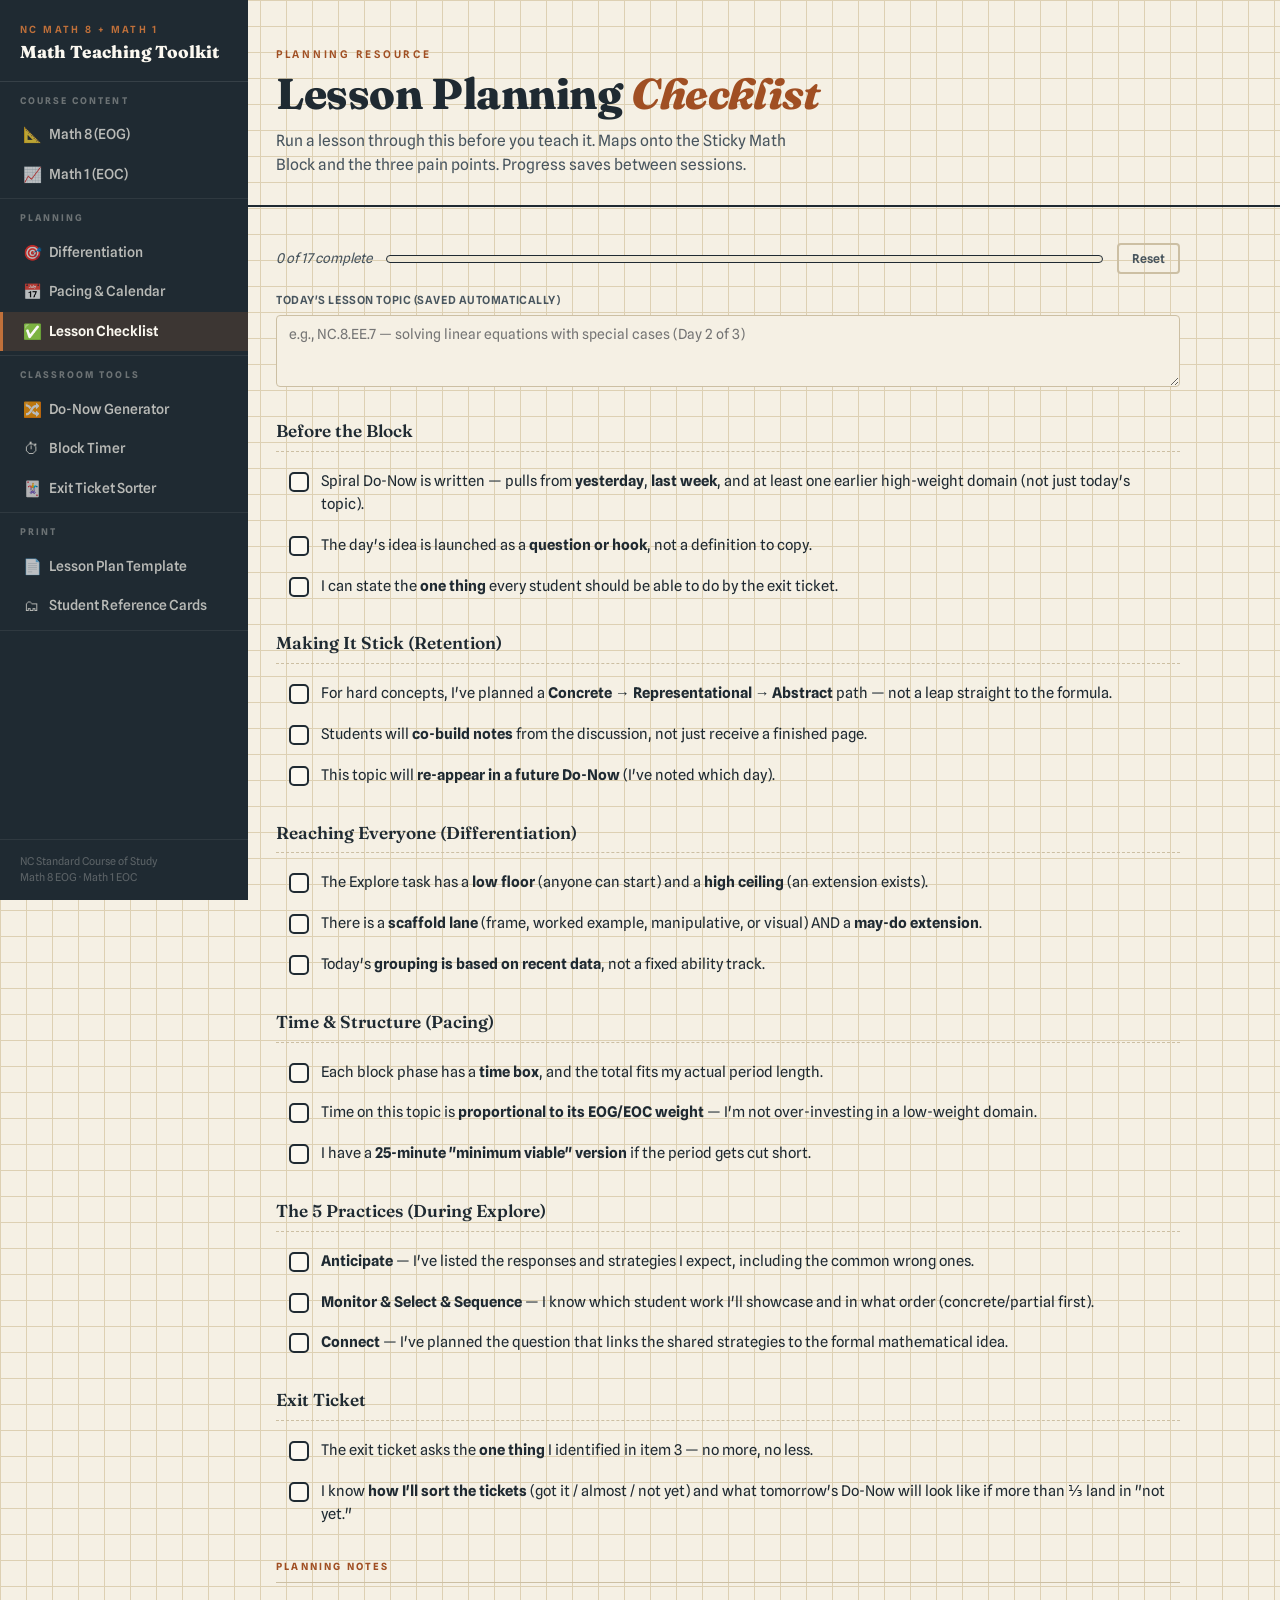
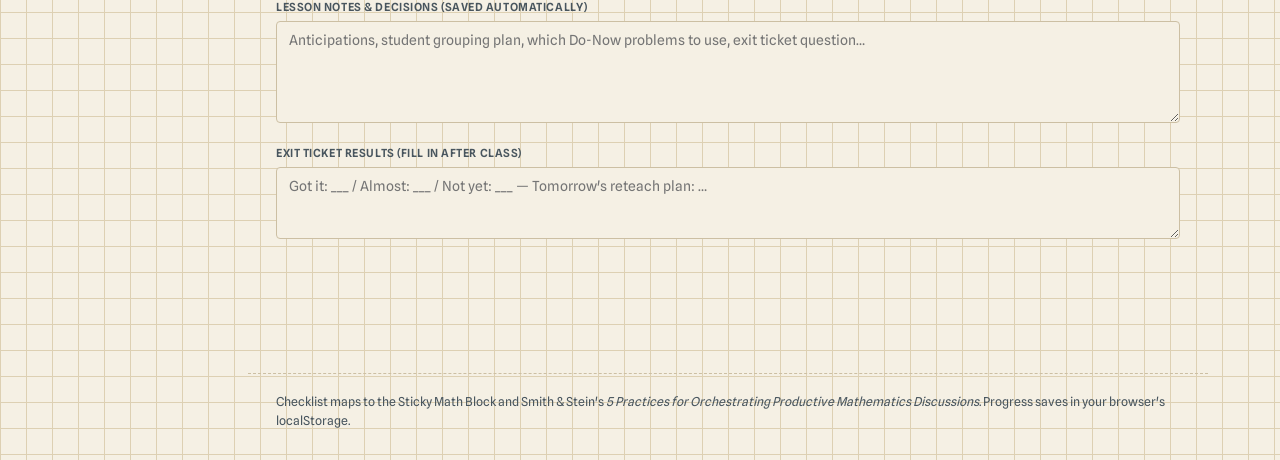
==== checklist.html @ 53092786 "Initial release: full NC Math 8 & Math 1 teaching toolkit Multi-page static site with deep content f" ====
<!DOCTYPE html>
<html lang="en">
<head>
<meta charset="UTF-8">
<meta name="viewport" content="width=device-width, initial-scale=1.0">
<title>Lesson Planning Checklist — Math Teaching Toolkit</title>
<link rel="stylesheet" href="css/style.css">
</head>
<body>
<button class="nav-toggle" id="navToggle" aria-label="Open menu"><span class="bar"></span><span class="bar"></span><span class="bar"></span></button>
<div class="overlay" id="overlay"></div>
<nav class="sidenav" id="sidenav">
  <div class="sidenav-brand"><a href="index.html"><div class="brand-eyebrow">NC Math 8 + Math 1</div><div class="brand-name">Math Teaching Toolkit</div></a></div>
  <div class="nav-group"><span class="nav-group-label">Course Content</span>
    <a class="nav-link" href="math8.html"><span class="icon">📐</span> Math 8 (EOG)</a>
    <a class="nav-link" href="math1.html"><span class="icon">📈</span> Math 1 (EOC)</a>
  </div>
  <div class="nav-group"><span class="nav-group-label">Planning</span>
    <a class="nav-link" href="differentiation.html"><span class="icon">🎯</span> Differentiation</a>
    <a class="nav-link" href="pacing.html"><span class="icon">📅</span> Pacing &amp; Calendar</a>
    <a class="nav-link" href="checklist.html"><span class="icon">✅</span> Lesson Checklist</a>
  </div>
  <div class="nav-group"><span class="nav-group-label">Classroom Tools</span>
    <a class="nav-link" href="donow.html"><span class="icon">🔀</span> Do-Now Generator</a>
    <a class="nav-link" href="timer.html"><span class="icon">⏱</span> Block Timer</a>
    <a class="nav-link" href="exit-sort.html"><span class="icon">🃏</span> Exit Ticket Sorter</a>
  </div>
  <div class="nav-group"><span class="nav-group-label">Print</span>
    <a class="nav-link" href="lesson-plan.html"><span class="icon">📄</span> Lesson Plan Template</a>
    <a class="nav-link" href="reference-cards.html"><span class="icon">🗂</span> Student Reference Cards</a>
  </div>
  <div class="nav-footer">NC Standard Course of Study<br>Math 8 EOG · Math 1 EOC</div>
</nav>

<main>
  <div class="page-header">
    <div class="page-eyebrow">Planning Resource</div>
    <h1>Lesson Planning <em>Checklist</em></h1>
    <p class="sub">Run a lesson through this before you teach it. Maps onto the Sticky Math Block and the three pain points. Progress saves between sessions.</p>
  </div>

  <div class="content">

    <div class="progress-row">
      <span class="progress-text" id="progLabel">0 of 17 complete</span>
      <div class="progbar"><i id="progFill"></i></div>
      <button class="btn btn-sm btn-ghost" id="resetBtn">Reset</button>
    </div>

    <label class="notes-label">Today's lesson topic (saved automatically)</label>
    <textarea class="notes-field" data-note="today-topic" rows="2" placeholder="e.g., NC.8.EE.7 — solving linear equations with special cases (Day 2 of 3)"></textarea>

    <!-- SECTION 1 -->
    <div class="checkgroup" style="margin-top:24px">
      <h3>Before the Block</h3>
      <label class="check"><input type="checkbox" data-id="c1"><span>Spiral Do-Now is written — pulls from <strong>yesterday</strong>, <strong>last week</strong>, and at least one earlier high-weight domain (not just today's topic).</span></label>
      <label class="check"><input type="checkbox" data-id="c2"><span>The day's idea is launched as a <strong>question or hook</strong>, not a definition to copy.</span></label>
      <label class="check"><input type="checkbox" data-id="c3"><span>I can state the <strong>one thing</strong> every student should be able to do by the exit ticket.</span></label>
    </div>

    <!-- SECTION 2 -->
    <div class="checkgroup">
      <h3>Making It Stick (Retention)</h3>
      <label class="check"><input type="checkbox" data-id="c4"><span>For hard concepts, I've planned a <strong>Concrete → Representational → Abstract</strong> path — not a leap straight to the formula.</span></label>
      <label class="check"><input type="checkbox" data-id="c5"><span>Students will <strong>co-build notes</strong> from the discussion, not just receive a finished page.</span></label>
      <label class="check"><input type="checkbox" data-id="c6"><span>This topic will <strong>re-appear in a future Do-Now</strong> (I've noted which day).</span></label>
    </div>

    <!-- SECTION 3 -->
    <div class="checkgroup">
      <h3>Reaching Everyone (Differentiation)</h3>
      <label class="check"><input type="checkbox" data-id="c7"><span>The Explore task has a <strong>low floor</strong> (anyone can start) and a <strong>high ceiling</strong> (an extension exists).</span></label>
      <label class="check"><input type="checkbox" data-id="c8"><span>There is a <strong>scaffold lane</strong> (frame, worked example, manipulative, or visual) AND a <strong>may-do extension</strong>.</span></label>
      <label class="check"><input type="checkbox" data-id="c9"><span>Today's <strong>grouping is based on recent data</strong>, not a fixed ability track.</span></label>
    </div>

    <!-- SECTION 4 -->
    <div class="checkgroup">
      <h3>Time &amp; Structure (Pacing)</h3>
      <label class="check"><input type="checkbox" data-id="c10"><span>Each block phase has a <strong>time box</strong>, and the total fits my actual period length.</span></label>
      <label class="check"><input type="checkbox" data-id="c11"><span>Time on this topic is <strong>proportional to its EOG/EOC weight</strong> — I'm not over-investing in a low-weight domain.</span></label>
      <label class="check"><input type="checkbox" data-id="c12"><span>I have a <strong>25-minute "minimum viable" version</strong> if the period gets cut short.</span></label>
    </div>

    <!-- SECTION 5 -->
    <div class="checkgroup">
      <h3>The 5 Practices (During Explore)</h3>
      <label class="check"><input type="checkbox" data-id="c13"><span><strong>Anticipate</strong> — I've listed the responses and strategies I expect, including the common wrong ones.</span></label>
      <label class="check"><input type="checkbox" data-id="c14"><span><strong>Monitor &amp; Select &amp; Sequence</strong> — I know which student work I'll showcase and in what order (concrete/partial first).</span></label>
      <label class="check"><input type="checkbox" data-id="c15"><span><strong>Connect</strong> — I've planned the question that links the shared strategies to the formal mathematical idea.</span></label>
    </div>

    <!-- SECTION 6 -->
    <div class="checkgroup">
      <h3>Exit Ticket</h3>
      <label class="check"><input type="checkbox" data-id="c16"><span>The exit ticket asks the <strong>one thing</strong> I identified in item 3 — no more, no less.</span></label>
      <label class="check"><input type="checkbox" data-id="c17"><span>I know <strong>how I'll sort the tickets</strong> (got it / almost / not yet) and what tomorrow's Do-Now will look like if more than ⅓ land in "not yet."</span></label>
    </div>

    <div class="section">
      <div class="section-label">Planning Notes</div>
      <label class="notes-label">Lesson notes &amp; decisions (saved automatically)</label>
      <textarea class="notes-field" data-note="lesson-notes" rows="5" placeholder="Anticipations, student grouping plan, which Do-Now problems to use, exit ticket question…"></textarea>
      <label class="notes-label" style="margin-top:14px">Exit ticket results (fill in after class)</label>
      <textarea class="notes-field" data-note="exit-results" rows="3" placeholder="Got it: ___ / Almost: ___ / Not yet: ___ — Tomorrow's reteach plan: …"></textarea>
    </div>

  </div>
  <footer>Checklist maps to the Sticky Math Block and Smith &amp; Stein's <i>5 Practices for Orchestrating Productive Mathematics Discussions</i>. Progress saves in your browser's localStorage.</footer>
</main>

<script src="js/app.js"></script>
<script>
  initChecklist('daily');
  initNotes('checklist');
</script>
</body>
</html>
---- css/style.css ----
@import url('https://fonts.googleapis.com/css2?family=Fraunces:ital,opsz,wght@0,9..144,400;0,9..144,600;0,9..144,800;1,9..144,500&family=Spline+Sans:wght@400;500;600;700&display=swap');

:root {
  --paper: #f5f0e4;
  --paper-2: #efe8d6;
  --ink: #1f2a32;
  --ink-soft: #48555e;
  --line: #ccbfa3;
  --grid: #ddd0b3;
  --ochre: #c0703a;
  --ochre-deep: #a04f23;
  --teal: #2f6d6a;
  --plum: #7a3b58;
  --chalk: #fbf8f0;
  --shadow: rgba(31,42,50,.16);
  --nav-w: 248px;
}

*, *::before, *::after { box-sizing: border-box; margin: 0; padding: 0; }
html { scroll-behavior: smooth; }

body {
  font-family: 'Spline Sans', sans-serif;
  color: var(--ink);
  background: var(--paper);
  background-image:
    linear-gradient(var(--grid) 1px, transparent 1px),
    linear-gradient(90deg, var(--grid) 1px, transparent 1px);
  background-size: 26px 26px;
  line-height: 1.55;
  -webkit-font-smoothing: antialiased;
  display: flex;
  min-height: 100vh;
}

/* ===== Sidebar nav ===== */
.sidenav {
  position: fixed;
  top: 0; left: 0;
  width: var(--nav-w);
  height: 100vh;
  overflow-y: auto;
  background: var(--ink);
  color: var(--chalk);
  display: flex;
  flex-direction: column;
  z-index: 50;
  scrollbar-width: thin;
  scrollbar-color: rgba(255,255,255,.15) transparent;
}
.sidenav-brand {
  padding: 22px 20px 18px;
  border-bottom: 1px solid rgba(255,255,255,.1);
  flex-shrink: 0;
}
.sidenav-brand a { text-decoration: none; color: var(--chalk); }
.brand-eyebrow {
  font-size: .62rem;
  letter-spacing: .24em;
  text-transform: uppercase;
  color: var(--ochre);
  font-weight: 600;
  margin-bottom: 5px;
}
.brand-name {
  font-family: 'Fraunces', serif;
  font-size: 1.08rem;
  font-weight: 800;
  line-height: 1.18;
}

.nav-group { padding: 12px 0 4px; border-bottom: 1px solid rgba(255,255,255,.07); }
.nav-group:last-of-type { border-bottom: none; }
.nav-group-label {
  font-size: .58rem;
  font-weight: 700;
  letter-spacing: .22em;
  text-transform: uppercase;
  color: rgba(251,248,240,.35);
  padding: 0 20px 7px;
  display: block;
}
.nav-link {
  display: flex;
  align-items: center;
  gap: 9px;
  padding: 8px 20px;
  font-size: .87rem;
  font-weight: 500;
  color: rgba(251,248,240,.7);
  text-decoration: none;
  transition: .12s;
  border-left: 3px solid transparent;
}
.nav-link:hover { color: var(--chalk); background: rgba(255,255,255,.06); }
.nav-link.active {
  color: var(--chalk);
  background: rgba(192,112,58,.18);
  border-left-color: var(--ochre);
  font-weight: 600;
}
.nav-link .icon { font-size: .95rem; width: 17px; text-align: center; flex-shrink: 0; }
.nav-footer {
  margin-top: auto;
  padding: 14px 20px;
  font-size: .67rem;
  color: rgba(251,248,240,.28);
  line-height: 1.5;
  border-top: 1px solid rgba(255,255,255,.07);
}

/* ===== Main content ===== */
main { margin-left: var(--nav-w); flex: 1; min-width: 0; }

.page-header {
  position: relative;
  padding: 46px 28px 28px;
  border-bottom: 2.5px solid var(--ink);
  overflow: hidden;
}
.page-header::after {
  content: "";
  position: absolute;
  right: -40px; top: 20px;
  width: 220px; height: 120px;
  background:
    linear-gradient(90deg, transparent 49%, var(--ochre) 49%, var(--ochre) 51%, transparent 51%) 0 0/26px 26px,
    linear-gradient(0deg, transparent 49%, var(--ochre) 49%, var(--ochre) 51%, transparent 51%) 0 0/26px 26px;
  opacity: .14;
  pointer-events: none;
  mask-image: linear-gradient(135deg, #000, transparent 70%);
  -webkit-mask-image: linear-gradient(135deg, #000, transparent 70%);
}
.page-eyebrow {
  font-size: .66rem;
  letter-spacing: .26em;
  text-transform: uppercase;
  color: var(--ochre-deep);
  font-weight: 600;
  margin-bottom: 9px;
}
.page-header h1 {
  font-family: 'Fraunces', serif;
  font-weight: 800;
  font-size: clamp(1.7rem, 4vw, 2.7rem);
  line-height: 1.06;
  letter-spacing: -.01em;
  max-width: 22ch;
}
.page-header h1 em { font-style: italic; color: var(--ochre-deep); }
.page-header .sub {
  margin-top: 12px;
  max-width: 58ch;
  color: var(--ink-soft);
  font-size: .97rem;
}
.page-header .meta {
  margin-top: 13px;
  font-size: .79rem;
  color: var(--ink-soft);
  font-style: italic;
  border-left: 3px solid var(--line);
  padding-left: 12px;
  max-width: 60ch;
}
.legend { display: flex; flex-wrap: wrap; gap: 8px; margin: 16px 0 2px; }
.chip {
  display: inline-flex;
  align-items: center;
  gap: 6px;
  font-size: .71rem;
  font-weight: 600;
  padding: 4px 11px;
  border-radius: 40px;
  border: 1.5px solid;
  letter-spacing: .02em;
}
.chip .dot { width: 8px; height: 8px; border-radius: 50%; }
.c-ret { color: var(--ochre-deep); border-color: var(--ochre); }
.c-ret .dot { background: var(--ochre); }
.c-dif { color: var(--teal); border-color: var(--teal); }
.c-dif .dot { background: var(--teal); }
.c-pac { color: var(--plum); border-color: var(--plum); }
.c-pac .dot { background: var(--plum); }

.content { padding: 30px 28px 80px; max-width: 960px; }

/* ===== Tags ===== */
.tag { font-size: .62rem; font-weight: 600; padding: 2px 8px; border-radius: 30px; letter-spacing: .03em; }
.t-ret { background: rgba(192,112,58,.15); color: var(--ochre-deep); }
.t-dif { background: rgba(47,109,106,.13); color: var(--teal); }
.t-pac { background: rgba(122,59,88,.12); color: var(--plum); }
.tags { display: flex; gap: 5px; flex-wrap: wrap; margin: 6px 0; }

/* ===== Typography ===== */
h2 {
  font-family: 'Fraunces', serif;
  font-weight: 600;
  font-size: 1.62rem;
  letter-spacing: -.01em;
  margin-bottom: 6px;
}
h3 { font-family: 'Fraunces', serif; font-weight: 600; }
.lede { color: var(--ink-soft); max-width: 64ch; margin-bottom: 22px; font-size: .96rem; }
.section { margin-bottom: 46px; }
.section-label {
  font-size: .62rem;
  font-weight: 700;
  letter-spacing: .22em;
  text-transform: uppercase;
  color: var(--ochre-deep);
  border-bottom: 1.5px solid var(--line);
  padding-bottom: 8px;
  margin-bottom: 16px;
}

/* ===== Cards ===== */
.card {
  background: var(--chalk);
  border: 2px solid var(--ink);
  box-shadow: 4px 4px 0 var(--shadow);
  padding: 20px 22px;
  margin-bottom: 18px;
}
.card h3 {
  font-size: 1.16rem;
  margin-bottom: 4px;
  display: flex;
  align-items: flex-start;
  gap: 10px;
  flex-wrap: wrap;
}
.card h3 .num {
  font-size: .74rem;
  font-family: 'Spline Sans', sans-serif;
  font-weight: 700;
  color: var(--ochre-deep);
  border: 1.5px solid var(--ochre);
  border-radius: 6px;
  padding: 1px 8px;
  margin-top: 3px;
  white-space: nowrap;
  flex-shrink: 0;
}
.card p { font-size: .93rem; margin-bottom: 10px; }
.card p:last-child { margin-bottom: 0; }
.card ul, .card ol { font-size: .93rem; padding-left: 1.4em; margin-bottom: 10px; }
.card li { margin-bottom: 4px; }

/* ===== Example box ===== */
.ex {
  border-left: 3px solid var(--ochre);
  background: var(--paper-2);
  padding: 11px 14px;
  font-size: .87rem;
  border-radius: 0 6px 6px 0;
  margin-top: 10px;
}
.ex b { font-family: 'Fraunces', serif; color: var(--ochre-deep); }
.ex .std {
  display: inline-block;
  font-size: .66rem;
  font-weight: 700;
  letter-spacing: .05em;
  color: var(--teal);
  background: rgba(47,109,106,.11);
  padding: 1px 7px;
  border-radius: 4px;
  margin-bottom: 5px;
}
.ex p { margin-bottom: 6px; }
.ex p:last-child { margin-bottom: 0; }

/* ===== Callout ===== */
.callout {
  border: 1.5px solid var(--line);
  background: var(--paper-2);
  padding: 13px 16px;
  border-radius: 6px;
  margin: 12px 0;
  font-size: .9rem;
}
.callout.tip { border-left: 4px solid var(--teal); background: rgba(47,109,106,.06); }
.callout.warn { border-left: 4px solid var(--ochre); }
.callout strong { color: var(--ochre-deep); }

/* ===== Flow / steps ===== */
.flow { margin: 10px 0 28px; counter-reset: step; }
.step {
  position: relative;
  background: var(--chalk);
  border: 2px solid var(--ink);
  padding: 16px 18px 16px 60px;
  box-shadow: 4px 4px 0 var(--shadow);
  margin-bottom: 16px;
}
.step::before {
  counter-increment: step;
  content: counter(step);
  position: absolute;
  left: 14px; top: 16px;
  width: 32px; height: 32px;
  border-radius: 50%;
  background: var(--ink);
  color: var(--chalk);
  font-family: 'Fraunces', serif;
  font-weight: 600;
  display: flex;
  align-items: center;
  justify-content: center;
  font-size: 1rem;
}
.step h3 { font-size: 1rem; display: flex; flex-wrap: wrap; align-items: center; gap: 10px; margin-bottom: 5px; }
.step h3 .time {
  font-family: 'Spline Sans', sans-serif;
  font-size: .69rem;
  font-weight: 600;
  color: var(--chalk);
  background: var(--ochre-deep);
  padding: 2px 9px;
  border-radius: 30px;
  letter-spacing: .04em;
}
.step p { font-size: .91rem; color: var(--ink-soft); margin-bottom: 6px; }
.step p:last-child { margin-bottom: 0; }
.step ul { font-size: .89rem; color: var(--ink-soft); padding-left: 1.4em; margin-top: 6px; }
.step li { margin-bottom: 3px; }

/* ===== Domain weight boxes ===== */
.weights { display: flex; flex-wrap: wrap; gap: 8px; margin: 6px 0 24px; }
.wbox {
  flex: 1;
  min-width: 130px;
  background: var(--chalk);
  border: 2px solid var(--ink);
  padding: 12px 14px;
  box-shadow: 3px 3px 0 var(--shadow);
}
.wbox .pct {
  font-family: 'Fraunces', serif;
  font-weight: 800;
  font-size: 1.5rem;
  color: var(--ochre-deep);
  line-height: 1;
}
.wbox .nm { font-size: .74rem; color: var(--ink-soft); margin-top: 4px; }

/* ===== Accordion ===== */
.accordion { margin: 6px 0 20px; }
.acc-item { border: 1.5px solid var(--line); border-radius: 4px; margin-bottom: 8px; overflow: hidden; }
.acc-trigger {
  width: 100%;
  display: flex;
  align-items: center;
  justify-content: space-between;
  padding: 12px 16px;
  background: var(--chalk);
  border: none;
  cursor: pointer;
  font-family: 'Spline Sans', sans-serif;
  font-size: .92rem;
  font-weight: 600;
  color: var(--ink);
  text-align: left;
  gap: 10px;
}
.acc-trigger .chevron { flex-shrink: 0; font-size: .78rem; color: var(--ink-soft); transition: transform .2s; }
.acc-trigger[aria-expanded="true"] .chevron { transform: rotate(180deg); }
.acc-trigger[aria-expanded="true"] { border-bottom: 1.5px solid var(--line); }
.acc-body { display: none; padding: 14px 16px; background: var(--paper); font-size: .9rem; }
.acc-body.open { display: block; }
.acc-body p { margin-bottom: 8px; }
.acc-body p:last-child { margin-bottom: 0; }
.acc-body ul, .acc-body ol { padding-left: 1.4em; margin-bottom: 8px; }
.acc-body li { margin-bottom: 4px; }
.acc-body .ex { margin-top: 8px; }

/* ===== Checklist ===== */
.checkgroup { margin-bottom: 24px; }
.checkgroup h3 {
  font-family: 'Fraunces', serif;
  font-size: 1.08rem;
  margin-bottom: 9px;
  padding-bottom: 6px;
  border-bottom: 1.5px dashed var(--line);
}
.check {
  display: flex;
  gap: 12px;
  align-items: flex-start;
  padding: 8px 12px;
  cursor: pointer;
  border: 1.5px solid transparent;
  border-radius: 8px;
  transition: .12s;
}
.check:hover { background: var(--paper-2); }
.check input {
  appearance: none;
  flex: 0 0 auto;
  width: 20px; height: 20px;
  border: 2px solid var(--ink);
  border-radius: 5px;
  margin-top: 2px;
  cursor: pointer;
  position: relative;
  background: var(--chalk);
}
.check input:checked { background: var(--teal); border-color: var(--teal); }
.check input:checked::after {
  content: "✓";
  position: absolute;
  inset: 0;
  display: flex;
  align-items: center;
  justify-content: center;
  color: #fff;
  font-size: .82rem;
  font-weight: 700;
}
.check span { font-size: .92rem; }
.check input:checked + span { text-decoration: line-through; color: var(--ink-soft); }
.progress-row { display: flex; align-items: center; gap: 14px; margin: 6px 0 18px; flex-wrap: wrap; }
.progress-text { font-size: .84rem; color: var(--ink-soft); font-style: italic; white-space: nowrap; }
.progbar { height: 8px; background: var(--paper-2); border: 1.5px solid var(--ink); border-radius: 30px; overflow: hidden; flex: 1; min-width: 120px; }
.progbar i { display: block; height: 100%; width: 0; background: var(--teal); transition: width .3s; }

/* ===== Notes ===== */
.notes-label {
  display: block;
  font-size: .7rem;
  font-weight: 600;
  color: var(--ink-soft);
  letter-spacing: .05em;
  text-transform: uppercase;
  margin: 12px 0 5px;
}
textarea.notes-field {
  width: 100%;
  padding: 10px 12px;
  background: var(--paper);
  border: 1.5px solid var(--line);
  border-radius: 4px;
  font-family: 'Spline Sans', sans-serif;
  font-size: .87rem;
  color: var(--ink);
  resize: vertical;
  min-height: 72px;
  transition: border-color .15s;
}
textarea.notes-field:focus { outline: none; border-color: var(--ochre); }

/* ===== Buttons ===== */
.btn {
  appearance: none;
  display: inline-flex;
  align-items: center;
  gap: 7px;
  border: 2px solid var(--ink);
  background: var(--chalk);
  font-family: 'Spline Sans', sans-serif;
  font-weight: 600;
  font-size: .87rem;
  padding: 9px 18px;
  border-radius: 4px;
  cursor: pointer;
  transition: .12s;
  text-decoration: none;
  color: var(--ink);
}
.btn:hover { background: var(--paper-2); }
.btn-primary { background: var(--ink); color: var(--chalk); }
.btn-primary:hover { background: var(--ink-soft); }
.btn-ochre { background: var(--ochre); color: #fff; border-color: var(--ochre-deep); }
.btn-ochre:hover { background: var(--ochre-deep); }
.btn-sm { font-size: .77rem; padding: 6px 13px; }
.btn-ghost { background: transparent; border-color: var(--line); color: var(--ink-soft); }
.btn-ghost:hover { background: var(--paper-2); color: var(--ink); }
.btn-group { display: flex; flex-wrap: wrap; gap: 8px; margin-top: 16px; }

/* ===== Tables ===== */
.table-wrap { overflow-x: auto; margin: 12px 0 20px; }
table { width: 100%; border-collapse: collapse; font-size: .9rem; }
th {
  background: var(--ink);
  color: var(--chalk);
  font-family: 'Fraunces', serif;
  font-weight: 600;
  padding: 9px 12px;
  text-align: left;
  font-size: .87rem;
}
td { padding: 8px 12px; border-bottom: 1px solid var(--line); vertical-align: top; }
tr:nth-child(even) td { background: var(--paper-2); }
tr:last-child td { border-bottom: none; }

/* ===== Hub cards (index) ===== */
.hub-grid { display: grid; grid-template-columns: repeat(auto-fill, minmax(270px, 1fr)); gap: 16px; margin: 22px 0 36px; }
.hub-card {
  background: var(--chalk);
  border: 2px solid var(--ink);
  box-shadow: 4px 4px 0 var(--shadow);
  padding: 22px;
  text-decoration: none;
  color: var(--ink);
  transition: transform .12s, box-shadow .12s;
  display: block;
}
.hub-card:hover { transform: translate(-2px,-2px); box-shadow: 6px 6px 0 var(--shadow); }
.hc-icon { font-size: 1.5rem; margin-bottom: 10px; }
.hub-card h3 { font-family: 'Fraunces', serif; font-weight: 600; font-size: 1.12rem; margin-bottom: 6px; }
.hub-card p { font-size: .85rem; color: var(--ink-soft); line-height: 1.45; }
.hc-footer {
  display: flex;
  align-items: center;
  justify-content: space-between;
  margin-top: 12px;
  padding-top: 10px;
  border-top: 1.5px solid var(--line);
  font-size: .67rem;
  font-weight: 700;
  letter-spacing: .06em;
  text-transform: uppercase;
  color: var(--ochre-deep);
}

/* ===== Pacing calendar ===== */
.cal-controls { display: flex; gap: 10px; align-items: center; flex-wrap: wrap; margin-bottom: 16px; }
.cal-unit-label {
  font-family: 'Fraunces', serif;
  font-size: 1.1rem;
  font-weight: 600;
}
.cal-grid {
  display: grid;
  grid-template-columns: repeat(5, 1fr);
  gap: 5px;
  margin: 0 0 24px;
}
.cal-head {
  font-size: .64rem;
  font-weight: 700;
  letter-spacing: .12em;
  text-transform: uppercase;
  color: var(--ink-soft);
  text-align: center;
  padding: 6px 0;
  background: var(--paper-2);
  border: 1px solid var(--line);
}
.cal-cell {
  background: var(--chalk);
  border: 1.5px solid var(--line);
  border-radius: 3px;
  padding: 7px 8px;
  min-height: 68px;
  font-size: .76rem;
  cursor: pointer;
  transition: border-color .12s;
  position: relative;
}
.cal-cell:hover { border-color: var(--ochre); }
.cal-cell.flex-day { background: rgba(47,109,106,.08); border-color: var(--teal); }
.cal-cell.test-day { background: rgba(192,112,58,.1); border-color: var(--ochre-deep); }
.cal-cell.empty { background: transparent; border-color: transparent; cursor: default; min-height: 0; }
.day-num { font-size: .6rem; font-weight: 700; color: var(--ink-soft); margin-bottom: 3px; }
.day-topic { color: var(--ink); line-height: 1.3; font-size: .74rem; }
.cal-legend { display: flex; gap: 12px; font-size: .75rem; color: var(--ink-soft); flex-wrap: wrap; }
.cal-legend span { display: flex; align-items: center; gap: 5px; }
.cal-legend .swatch { width: 10px; height: 10px; border-radius: 2px; border: 1.5px solid; }
.swatch-flex { background: rgba(47,109,106,.08); border-color: var(--teal) !important; }
.swatch-test { background: rgba(192,112,58,.1); border-color: var(--ochre-deep) !important; }

/* ===== Timer tool ===== */
.timer-wrap { max-width: 540px; margin: 0 auto; text-align: center; padding: 20px 0; }
.timer-phase-name {
  font-size: .7rem;
  font-weight: 700;
  letter-spacing: .22em;
  text-transform: uppercase;
  color: var(--ochre-deep);
  margin-bottom: 8px;
}
.timer-clock {
  font-family: 'Fraunces', serif;
  font-size: clamp(5rem, 16vw, 8rem);
  font-weight: 800;
  color: var(--ink);
  line-height: 1;
  letter-spacing: -.02em;
  transition: color .3s;
}
.timer-clock.warn { color: var(--ochre-deep); }
.timer-clock.done { color: var(--teal); }
.timer-phases { display: flex; gap: 6px; justify-content: center; flex-wrap: wrap; margin: 22px 0 18px; }
.phase-pip {
  padding: 7px 14px;
  border: 2px solid var(--line);
  border-radius: 30px;
  font-size: .76rem;
  font-weight: 600;
  cursor: pointer;
  background: var(--chalk);
  color: var(--ink-soft);
  transition: .12s;
  font-family: 'Spline Sans', sans-serif;
}
.phase-pip.active { border-color: var(--ochre); background: rgba(192,112,58,.12); color: var(--ochre-deep); }
.phase-pip.done-pip { border-color: var(--teal); background: rgba(47,109,106,.1); color: var(--teal); }
.timer-controls { display: flex; gap: 10px; justify-content: center; margin-top: 14px; }

/* ===== Do-Now generator ===== */
.donow-config { display: grid; grid-template-columns: repeat(auto-fill, minmax(190px, 1fr)); gap: 9px; margin: 14px 0 20px; }
.topic-chip {
  border: 1.5px solid var(--line);
  border-radius: 6px;
  padding: 9px 12px;
  cursor: pointer;
  background: var(--chalk);
  transition: .12s;
  user-select: none;
}
.topic-chip:hover { border-color: var(--ochre); }
.topic-chip.sel { border-color: var(--ochre); background: rgba(192,112,58,.1); }
.topic-chip .tc-name { font-size: .86rem; font-weight: 600; }
.topic-chip .tc-course { font-size: .68rem; color: var(--ink-soft); margin-top: 2px; }
.donow-sheet {
  background: var(--chalk);
  border: 2px solid var(--ink);
  box-shadow: 4px 4px 0 var(--shadow);
  padding: 24px;
  margin: 20px 0;
}
.donow-sheet h3 {
  font-family: 'Fraunces', serif;
  font-size: 1rem;
  margin-bottom: 14px;
  padding-bottom: 10px;
  border-bottom: 1.5px solid var(--line);
  color: var(--ink-soft);
  font-weight: 600;
}
.dn-row {
  display: grid;
  grid-template-columns: 28px 1fr auto;
  gap: 12px;
  align-items: start;
  padding: 12px 0;
  border-bottom: 1px dashed var(--line);
}
.dn-row:last-child { border-bottom: none; }
.dn-num {
  width: 28px; height: 28px;
  border-radius: 50%;
  background: var(--ink);
  color: var(--chalk);
  font-family: 'Fraunces', serif;
  font-weight: 600;
  display: flex;
  align-items: center;
  justify-content: center;
  font-size: .95rem;
  flex-shrink: 0;
}
.dn-body {}
.dn-topic { font-size: .63rem; font-weight: 700; letter-spacing: .06em; text-transform: uppercase; color: var(--teal); margin-bottom: 4px; }
.dn-q { font-size: .95rem; margin-bottom: 4px; }
.dn-ans { font-size: .8rem; color: var(--ink-soft); display: none; }
.dn-ans.show { display: block; }
.dn-ans::before { content: "Answer: "; font-weight: 700; color: var(--ochre-deep); }
.dn-regen-btn {
  background: none;
  border: 1px solid var(--line);
  cursor: pointer;
  color: var(--ink-soft);
  font-size: .72rem;
  font-weight: 600;
  padding: 4px 9px;
  border-radius: 4px;
  font-family: 'Spline Sans', sans-serif;
  margin-top: 2px;
  white-space: nowrap;
  transition: .12s;
}
.dn-regen-btn:hover { border-color: var(--ochre); color: var(--ochre-deep); }
.show-answers-toggle { font-size: .82rem; color: var(--ochre-deep); background: none; border: none; cursor: pointer; font-weight: 600; font-family: 'Spline Sans', sans-serif; }

/* ===== Exit ticket sorter ===== */
.exit-grid { display: grid; grid-template-columns: repeat(3, 1fr); gap: 14px; margin: 20px 0; }
.exit-pile {
  background: var(--chalk);
  border: 2px solid var(--ink);
  padding: 18px 16px;
  box-shadow: 3px 3px 0 var(--shadow);
  text-align: center;
}
.exit-pile h3 {
  font-family: 'Fraunces', serif;
  font-size: 1rem;
  margin-bottom: 12px;
  padding-bottom: 10px;
  border-bottom: 1.5px dashed var(--line);
}
.exit-pile.got-it h3 { color: var(--teal); }
.exit-pile.almost h3 { color: var(--ochre-deep); }
.exit-pile.not-yet h3 { color: var(--plum); }
.exit-n {
  font-family: 'Fraunces', serif;
  font-weight: 800;
  font-size: 3.2rem;
  line-height: 1;
  margin: 8px 0 14px;
}
.exit-pile.got-it .exit-n { color: var(--teal); }
.exit-pile.almost .exit-n { color: var(--ochre-deep); }
.exit-pile.not-yet .exit-n { color: var(--plum); }
.exit-stepper { display: flex; justify-content: center; gap: 8px; }
.exit-stepper button {
  width: 38px; height: 38px;
  border: 2px solid var(--ink);
  background: var(--chalk);
  font-size: 1.2rem;
  cursor: pointer;
  border-radius: 4px;
  font-weight: 700;
  transition: .1s;
  font-family: 'Spline Sans', sans-serif;
  color: var(--ink);
}
.exit-stepper button:hover { background: var(--paper-2); }
.exit-summary { margin-top: 22px; }
.exit-total { font-size: .88rem; color: var(--ink-soft); margin-bottom: 10px; }
.exit-rec {
  background: var(--paper-2);
  border-left: 3px solid var(--ochre);
  padding: 12px 14px;
  font-size: .88rem;
  border-radius: 0 4px 4px 0;
  text-align: left;
}
.exit-rec strong { color: var(--ochre-deep); }

/* ===== Print materials ===== */
.print-wrap { max-width: 720px; }
.print-card {
  background: #fff;
  border: 2px solid var(--ink);
  box-shadow: 5px 5px 0 var(--shadow);
  padding: 32px 36px;
  margin-bottom: 28px;
}
.print-card h2 {
  font-family: 'Fraunces', serif;
  font-weight: 800;
  font-size: 1.3rem;
  border-bottom: 2px solid var(--ink);
  padding-bottom: 10px;
  margin-bottom: 18px;
}
.field-row { margin-bottom: 14px; }
.field-label { font-size: .7rem; font-weight: 700; letter-spacing: .08em; text-transform: uppercase; color: var(--ink-soft); display: block; margin-bottom: 5px; }
.field-line { border-bottom: 1.5px solid var(--line); height: 28px; width: 100%; }
.field-box { border: 1.5px solid var(--line); height: 80px; width: 100%; border-radius: 2px; }
.ref-card-grid { display: grid; grid-template-columns: repeat(auto-fill, minmax(300px, 1fr)); gap: 16px; }
.ref-card {
  background: #fff;
  border: 2px solid var(--ink);
  padding: 16px 18px;
  break-inside: avoid;
}
.ref-card h3 {
  font-family: 'Fraunces', serif;
  font-weight: 700;
  font-size: 1rem;
  border-bottom: 1.5px solid var(--line);
  padding-bottom: 7px;
  margin-bottom: 10px;
}
.ref-card .std-badge {
  font-size: .62rem;
  font-weight: 700;
  letter-spacing: .05em;
  color: var(--teal);
  background: rgba(47,109,106,.1);
  padding: 1px 7px;
  border-radius: 4px;
  display: inline-block;
  margin-bottom: 8px;
}
.ref-row { display: flex; justify-content: space-between; align-items: baseline; font-size: .85rem; padding: 4px 0; border-bottom: 1px dashed var(--line); gap: 8px; }
.ref-row:last-child { border-bottom: none; }
.ref-row .concept { color: var(--ink-soft); }
.ref-row .formula { font-family: 'Fraunces', serif; font-weight: 600; }

/* ===== Mobile nav toggle ===== */
.nav-toggle {
  display: none;
  position: fixed;
  top: 12px; left: 12px;
  z-index: 100;
  width: 40px; height: 40px;
  background: var(--ink);
  border: none;
  cursor: pointer;
  flex-direction: column;
  align-items: center;
  justify-content: center;
  gap: 5px;
  border-radius: 4px;
}
.nav-toggle .bar { width: 18px; height: 2px; background: var(--chalk); border-radius: 1px; }

.overlay {
  display: none;
  position: fixed;
  inset: 0;
  background: rgba(0,0,0,.35);
  z-index: 40;
}
.overlay.show { display: block; }

/* ===== Footer ===== */
footer {
  padding: 18px 28px 30px;
  border-top: 1.5px dashed var(--line);
  font-size: .77rem;
  color: var(--ink-soft);
  max-width: 960px;
}
footer a { color: var(--ochre-deep); }

/* ===== Responsive ===== */
@media (max-width: 800px) {
  body { display: block; }
  .sidenav { transform: translateX(-100%); transition: transform .25s ease; }
  .sidenav.open { transform: none; }
  main { margin-left: 0; }
  .page-header { padding: 60px 18px 22px; }
  .content { padding: 20px 18px 60px; }
  .nav-toggle { display: flex; }
  .exit-grid { grid-template-columns: 1fr; }
  .hub-grid { grid-template-columns: 1fr 1fr; }
}
@media (max-width: 500px) {
  .hub-grid { grid-template-columns: 1fr; }
  .weights { flex-direction: column; }
  .timer-clock { font-size: 5rem; }
}

/* ===== Print ===== */
@media print {
  .sidenav, .nav-toggle, .overlay, .btn-group, .page-header::after { display: none !important; }
  main { margin-left: 0 !important; }
  body { background: #fff; background-image: none; display: block; font-size: 11pt; }
  .card, .step, .print-card, .ref-card { box-shadow: none !important; break-inside: avoid; }
  .page-header { padding: 16px; border-bottom: 2pt solid #000; }
  .content { padding: 12px 16px; }
  a { color: inherit; text-decoration: none; }
  .no-print { display: none !important; }
  .print-only { display: block !important; }
}
.print-only { display: none; }
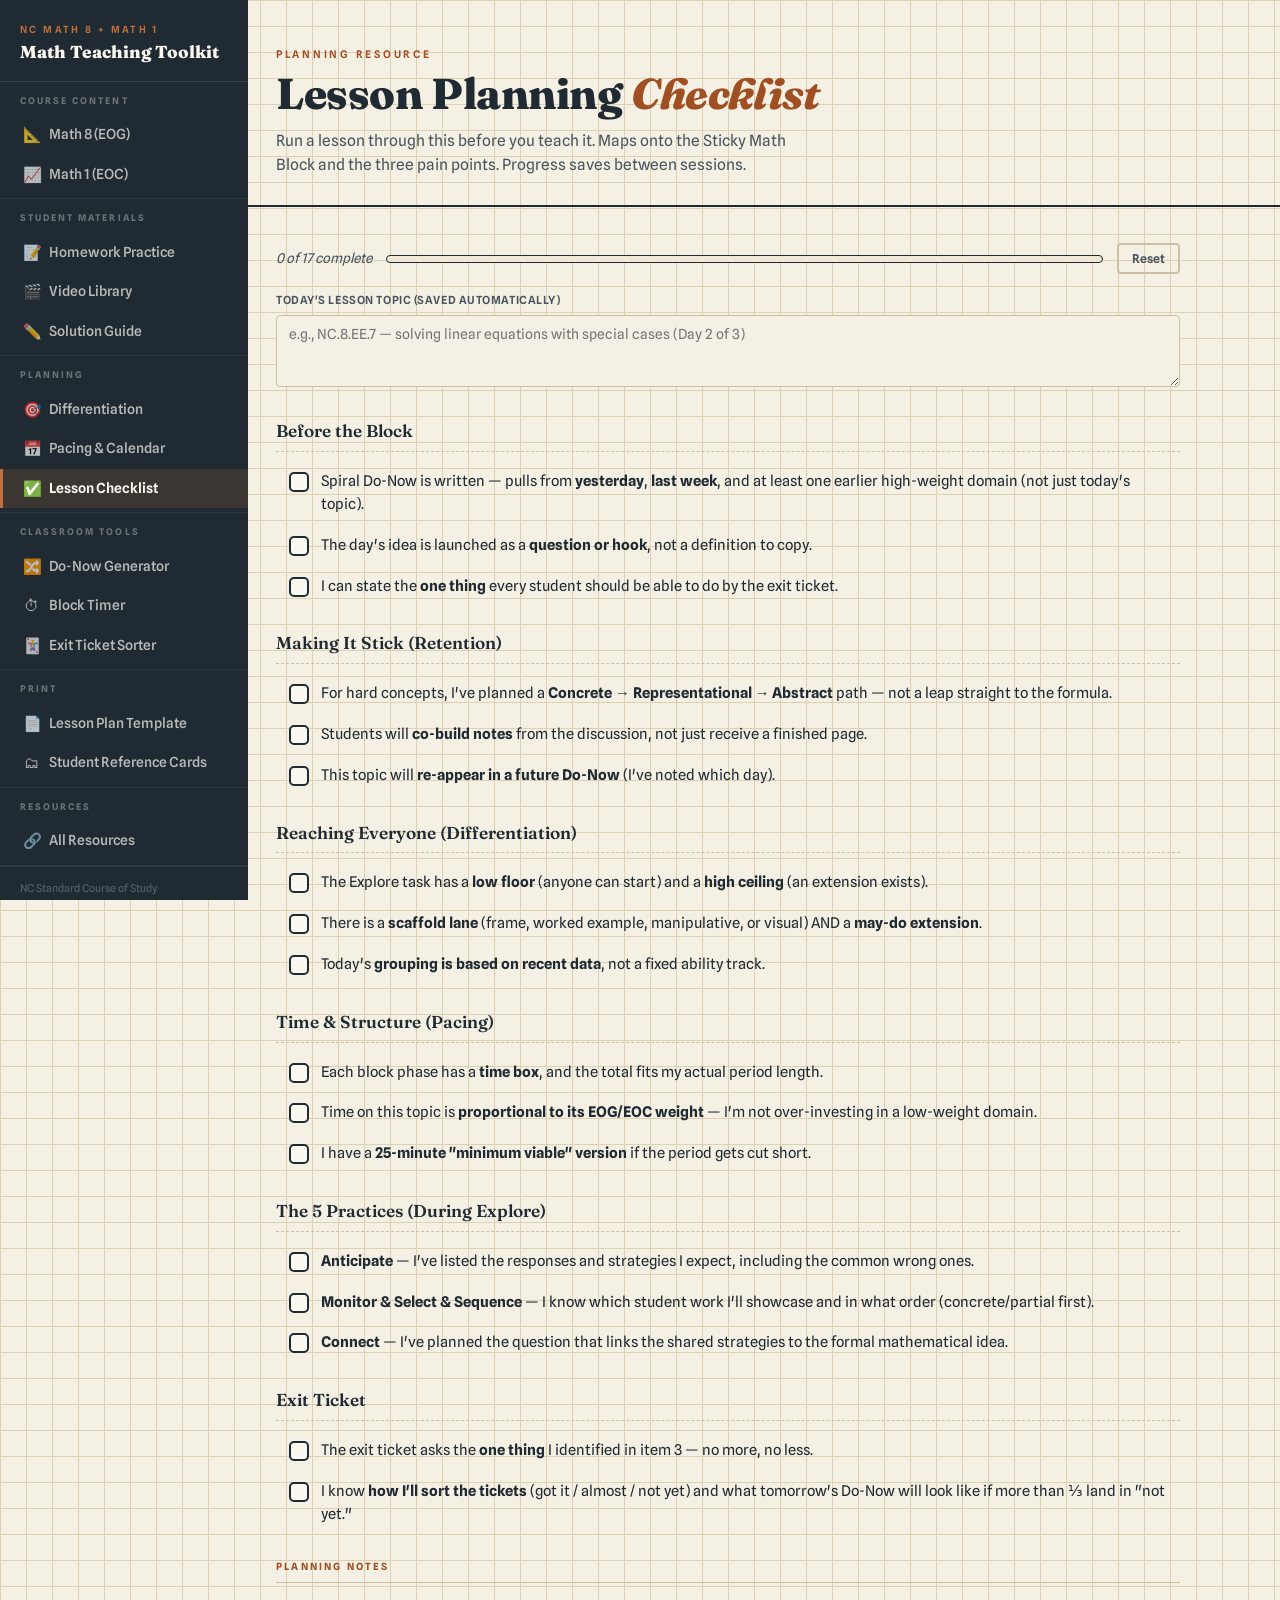
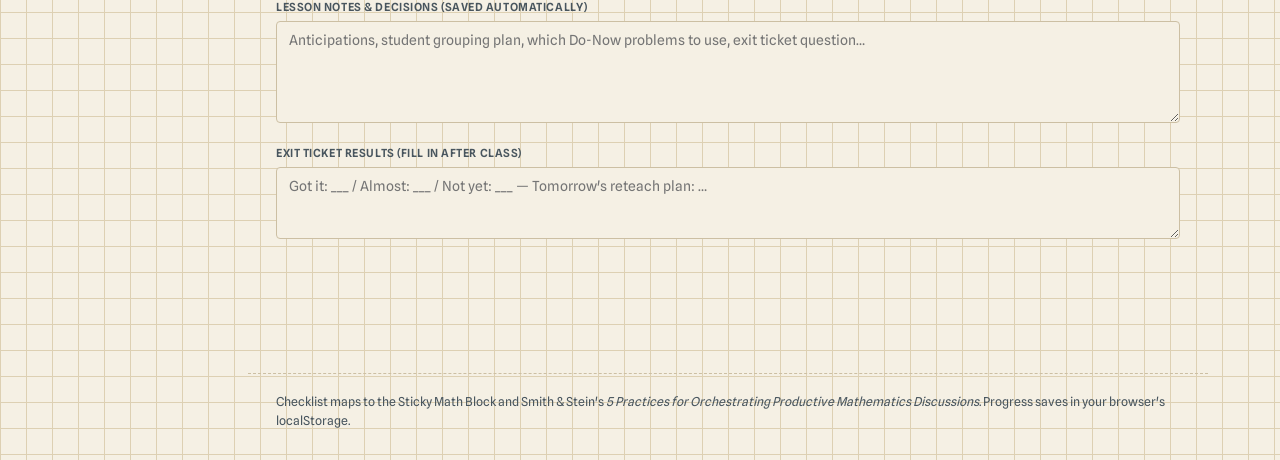
==== commit 7fe97f01: "Add student materials and resources expansion (4 new pages + nav update) - homework.html: Math 8 and" ====
--- a/checklist.html
+++ b/checklist.html
@@ -15,6 +15,11 @@
     <a class="nav-link" href="math8.html"><span class="icon">📐</span> Math 8 (EOG)</a>
     <a class="nav-link" href="math1.html"><span class="icon">📈</span> Math 1 (EOC)</a>
   </div>
+  <div class="nav-group"><span class="nav-group-label">Student Materials</span>
+    <a class="nav-link" href="homework.html"><span class="icon">📝</span> Homework Practice</a>
+    <a class="nav-link" href="videos.html"><span class="icon">🎬</span> Video Library</a>
+    <a class="nav-link" href="solution-guide.html"><span class="icon">✏️</span> Solution Guide</a>
+  </div>
   <div class="nav-group"><span class="nav-group-label">Planning</span>
     <a class="nav-link" href="differentiation.html"><span class="icon">🎯</span> Differentiation</a>
     <a class="nav-link" href="pacing.html"><span class="icon">📅</span> Pacing &amp; Calendar</a>
@@ -28,6 +33,10 @@
   <div class="nav-group"><span class="nav-group-label">Print</span>
     <a class="nav-link" href="lesson-plan.html"><span class="icon">📄</span> Lesson Plan Template</a>
     <a class="nav-link" href="reference-cards.html"><span class="icon">🗂</span> Student Reference Cards</a>
+  </div>
+
+  <div class="nav-group"><span class="nav-group-label">Resources</span>
+    <a class="nav-link" href="resources.html"><span class="icon">🔗</span> All Resources</a>
   </div>
   <div class="nav-footer">NC Standard Course of Study<br>Math 8 EOG · Math 1 EOC</div>
 </nav>
--- a/css/style.css
+++ b/css/style.css
@@ -860,3 +860,104 @@
   .print-only { display: block !important; }
 }
 .print-only { display: none; }
+
+/* ===== Course toggle (homework page) ===== */
+.course-toggle { display: flex; margin-bottom: 26px; border: 2px solid var(--ink); width: fit-content; box-shadow: 3px 3px 0 var(--shadow); }
+.ctab { padding: 10px 26px; border: none; background: var(--chalk); font-family: 'Spline Sans', sans-serif; font-weight: 600; font-size: .9rem; cursor: pointer; color: var(--ink-soft); transition: .12s; }
+.ctab.active { background: var(--ink); color: var(--chalk); }
+.ctab:first-child { border-right: 2px solid var(--ink); }
+
+/* ===== Homework sets ===== */
+.hw-set { border: 2px solid var(--ink); box-shadow: 4px 4px 0 var(--shadow); margin-bottom: 16px; background: var(--chalk); }
+.hw-set-header { display: flex; align-items: center; gap: 12px; padding: 14px 18px; cursor: pointer; user-select: none; flex-wrap: wrap; }
+.hw-set-header h3 { font-family: 'Fraunces', serif; font-size: 1.08rem; font-weight: 600; flex: 1; }
+.hw-set-toggle { margin-left: auto; font-size: .8rem; color: var(--ink-soft); background: none; border: none; cursor: pointer; font-weight: 700; transition: transform .2s; }
+.hw-set-toggle.open { transform: rotate(180deg); }
+.hw-set-body { display: none; border-top: 1.5px solid var(--line); }
+.hw-set-body.open { display: block; }
+.hw-problem { display: grid; grid-template-columns: 28px 1fr auto; gap: 12px; align-items: start; padding: 12px 18px; border-bottom: 1px solid var(--line); }
+.hw-problem:last-child { border-bottom: none; }
+.hw-pnum { width: 28px; height: 28px; border-radius: 50%; background: var(--ink); color: var(--chalk); font-family: 'Fraunces', serif; font-weight: 600; display: flex; align-items: center; justify-content: center; font-size: .9rem; flex-shrink: 0; margin-top: 2px; }
+.hw-pbody {}
+.hw-diff { font-size: .62rem; font-weight: 700; letter-spacing: .06em; text-transform: uppercase; padding: 1px 7px; border-radius: 3px; margin-bottom: 5px; display: inline-block; }
+.hw-diff.core { background: rgba(47,109,106,.13); color: var(--teal); }
+.hw-diff.challenge { background: rgba(192,112,58,.14); color: var(--ochre-deep); }
+.hw-q { font-size: .95rem; margin-bottom: 8px; }
+.hw-workspace { border-bottom: 1px dashed var(--line); height: 44px; margin: 6px 0 4px; }
+.hw-ans { font-size: .82rem; color: var(--ink-soft); display: none; padding: 4px 0; }
+.hw-ans.show { display: block; }
+.hw-ans::before { content: "Answer: "; font-weight: 700; color: var(--ochre-deep); font-style: normal; }
+.hw-check { appearance: none; width: 20px; height: 20px; border: 2px solid var(--line); border-radius: 4px; cursor: pointer; position: relative; background: var(--chalk); margin-top: 4px; flex-shrink: 0; transition: .12s; }
+.hw-check:checked { background: var(--teal); border-color: var(--teal); }
+.hw-check:checked::after { content: "✓"; position: absolute; inset: 0; display: flex; align-items: center; justify-content: center; color: #fff; font-size: .78rem; font-weight: 700; }
+.hw-set-footer { display: flex; gap: 8px; align-items: center; padding: 10px 18px; border-top: 1.5px solid var(--line); background: var(--paper-2); flex-wrap: wrap; }
+.hw-course-panel { display: none; }
+.hw-course-panel.active { display: block; }
+
+/* ===== Video cards ===== */
+.video-grid { display: grid; grid-template-columns: repeat(auto-fill, minmax(230px, 1fr)); gap: 14px; margin: 14px 0 26px; }
+.video-card { background: var(--chalk); border: 2px solid var(--ink); box-shadow: 3px 3px 0 var(--shadow); overflow: hidden; text-decoration: none; color: var(--ink); display: block; transition: transform .12s, box-shadow .12s; }
+.video-card:hover { transform: translate(-2px,-2px); box-shadow: 5px 5px 0 var(--shadow); }
+.video-thumb { height: 118px; display: flex; align-items: center; justify-content: center; font-size: 2.8rem; border-bottom: 1.5px solid var(--line); }
+.video-card-body { padding: 11px 13px; }
+.channel-badge { font-size: .6rem; font-weight: 700; letter-spacing: .06em; text-transform: uppercase; padding: 2px 8px; border-radius: 3px; display: inline-block; margin-bottom: 6px; }
+.ch-khan { background: rgba(47,109,106,.14); color: var(--teal); }
+.ch-3b1b { background: rgba(192,112,58,.14); color: var(--ochre-deep); }
+.ch-numph { background: rgba(122,59,88,.13); color: var(--plum); }
+.ch-veri { background: rgba(31,42,50,.11); color: var(--ink); }
+.ch-teded { background: rgba(192,112,58,.11); color: var(--ochre-deep); }
+.ch-standup { background: rgba(47,109,106,.1); color: var(--teal); }
+.ch-eddie { background: rgba(122,59,88,.1); color: var(--plum); }
+.video-card h4 { font-family: 'Fraunces', serif; font-size: .93rem; font-weight: 600; margin-bottom: 4px; line-height: 1.3; }
+.video-card p { font-size: .77rem; color: var(--ink-soft); line-height: 1.4; margin-bottom: 8px; }
+.video-watch { font-size: .68rem; font-weight: 700; letter-spacing: .05em; text-transform: uppercase; color: var(--ochre-deep); display: flex; align-items: center; gap: 4px; }
+.video-topic-row { margin-bottom: 28px; }
+.video-topic-label { font-size: .65rem; font-weight: 700; letter-spacing: .18em; text-transform: uppercase; color: var(--ochre-deep); border-bottom: 1.5px solid var(--line); padding-bottom: 7px; margin-bottom: 12px; display: flex; align-items: center; gap: 8px; }
+.video-topic-label .std-badge { font-size: .6rem; font-weight: 700; letter-spacing: .04em; color: var(--teal); background: rgba(47,109,106,.1); padding: 1px 7px; border-radius: 3px; }
+
+/* ===== Audience tabs (resources page) ===== */
+.audience-tabs { display: flex; gap: 2px; border-bottom: 2px solid var(--ink); margin-bottom: 26px; flex-wrap: wrap; }
+.atab { appearance: none; border: none; background: transparent; cursor: pointer; font-family: 'Spline Sans', sans-serif; font-weight: 600; font-size: .9rem; color: var(--ink-soft); padding: 12px 22px 10px; border-bottom: 3px solid transparent; transition: .15s; }
+.atab:hover { color: var(--ink); }
+.atab.active { color: var(--ink); border-bottom-color: var(--ochre); }
+.atab-panel { display: none; }
+.atab-panel.active { display: block; }
+
+/* ===== Resource cards ===== */
+.resource-grid { display: grid; grid-template-columns: repeat(auto-fill, minmax(250px, 1fr)); gap: 13px; margin: 14px 0 26px; }
+.resource-card { background: var(--chalk); border: 1.5px solid var(--line); padding: 15px 17px; border-radius: 4px; text-decoration: none; color: var(--ink); display: block; transition: border-color .12s, box-shadow .12s; }
+.resource-card:hover { border-color: var(--ochre); box-shadow: 2px 2px 0 var(--shadow); }
+.resource-card .rc-icon { font-size: 1.4rem; margin-bottom: 7px; }
+.resource-card h4 { font-family: 'Fraunces', serif; font-weight: 600; font-size: .97rem; margin-bottom: 4px; }
+.resource-card p { font-size: .81rem; color: var(--ink-soft); margin-bottom: 7px; line-height: 1.4; }
+.resource-url { font-size: .64rem; font-weight: 700; letter-spacing: .04em; color: var(--ochre-deep); }
+
+/* ===== Solution guide ===== */
+.sol-rules { margin: 12px 0 22px; }
+.sol-rule { display: flex; gap: 13px; align-items: flex-start; padding: 12px 14px; background: var(--chalk); border: 2px solid var(--ink); box-shadow: 3px 3px 0 var(--shadow); margin-bottom: 10px; }
+.sol-rule-num { width: 28px; height: 28px; border-radius: 50%; background: var(--ochre-deep); color: #fff; display: flex; align-items: center; justify-content: center; font-family: 'Fraunces', serif; font-weight: 600; font-size: .95rem; flex-shrink: 0; }
+.sol-rule-body h4 { font-size: .95rem; margin-bottom: 3px; font-family: 'Fraunces', serif; font-weight: 600; }
+.sol-rule-body p { font-size: .84rem; color: var(--ink-soft); margin: 0; }
+.sol-compare { display: grid; grid-template-columns: 1fr 1fr; gap: 14px; margin: 14px 0 22px; }
+.sol-box { border: 2px solid; padding: 14px 16px; }
+.sol-box.good { border-color: var(--teal); background: rgba(47,109,106,.04); }
+.sol-box.poor { border-color: var(--plum); background: rgba(122,59,88,.04); }
+.sol-box-label { font-size: .63rem; font-weight: 700; letter-spacing: .12em; text-transform: uppercase; margin-bottom: 8px; display: block; }
+.sol-box.good .sol-box-label { color: var(--teal); }
+.sol-box.poor .sol-box-label { color: var(--plum); }
+.sol-step { font-size: .87rem; padding: 5px 0; border-bottom: 1px dashed var(--line); line-height: 1.4; }
+.sol-step:last-child { border-bottom: none; padding-bottom: 0; }
+.sol-step .why { font-size: .75rem; color: var(--ink-soft); font-style: italic; }
+.eoc-item { display: flex; gap: 12px; padding: 10px 14px; background: var(--chalk); border-left: 3px solid var(--ochre); margin-bottom: 8px; }
+.eoc-item .eoc-icon { font-size: 1.1rem; flex-shrink: 0; }
+.eoc-item p { font-size: .88rem; margin: 0; }
+.eoc-item strong { color: var(--ochre-deep); }
+.frame-bank { display: grid; grid-template-columns: repeat(auto-fill, minmax(280px, 1fr)); gap: 10px; margin: 12px 0 22px; }
+.frame-chip { background: var(--paper-2); border: 1.5px solid var(--line); border-radius: 4px; padding: 10px 13px; font-size: .87rem; font-style: italic; color: var(--ink); }
+.frame-chip strong { font-style: normal; color: var(--teal); font-size: .65rem; font-weight: 700; letter-spacing: .06em; text-transform: uppercase; display: block; margin-bottom: 4px; }
+
+@media (max-width: 600px) {
+  .sol-compare { grid-template-columns: 1fr; }
+  .hw-problem { grid-template-columns: 28px 1fr; }
+  .hw-check { display: none; }
+}
